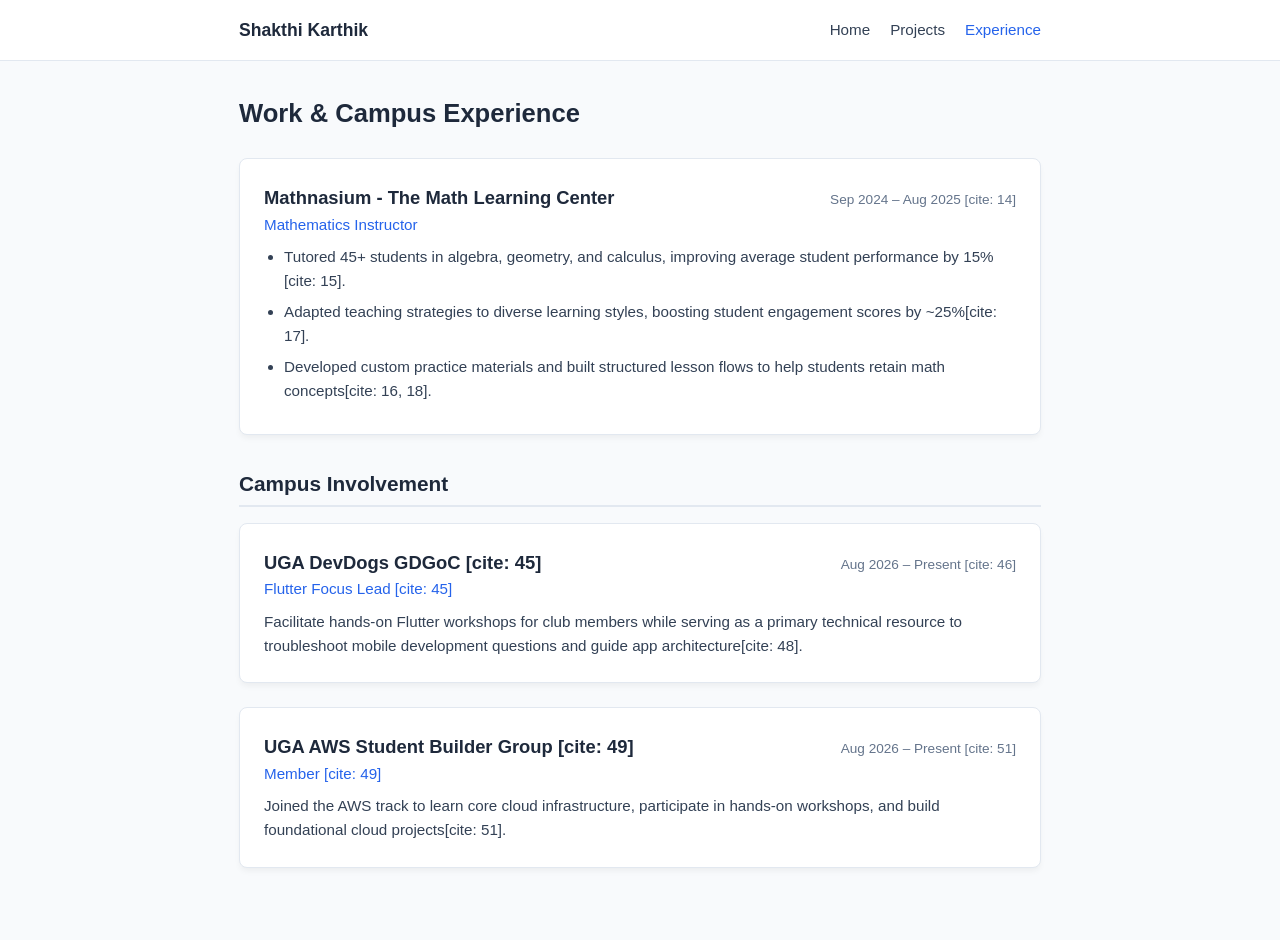
==== experience.html @ 7fe2b32b "Create experience.html" ====
<!DOCTYPE html>
<html lang="en">
<head>
  <meta charset="UTF-8">
  <meta name="viewport" content="width=device-width, initial-scale=1.0">
  <title>Shakthi Karthik | Experience</title>
  <style>
    :root {
      --bg-color: #f8fafc;
      --card-bg: #ffffff;
      --primary: #1e293b;
      --secondary: #334155;
      --accent: #2563eb;
      --text-muted: #64748b;
      --border: #e2e8f0;
      --shadow: 0 4px 6px -1px rgba(0, 0, 0, 0.05);
      --shadow-hover: 0 12px 20px -3px rgba(0, 0, 0, 0.08);
    }

    * { box-sizing: border-box; margin: 0; padding: 0; }
    body { font-family: -apple-system, BlinkMacSystemFont, "Segoe UI", Roboto, sans-serif; background-color: var(--bg-color); color: var(--primary); line-height: 1.6; padding-bottom: 3rem; }
    .container { max-width: 850px; margin: 0 auto; padding: 0 1.5rem; }

    nav { background: var(--card-bg); border-bottom: 1px solid var(--border); padding: 1rem 0; margin-bottom: 2rem; }
    .nav-container { max-width: 850px; margin: 0 auto; padding: 0 1.5rem; display: flex; justify-content: space-between; align-items: center; }
    .nav-brand { font-weight: 700; font-size: 1.1rem; color: var(--primary); text-decoration: none; }
    .nav-links { display: flex; gap: 1.25rem; }
    .nav-links a { text-decoration: none; color: var(--secondary); font-weight: 500; font-size: 0.95rem; }
    .nav-links a:hover, .nav-links a.active { color: var(--accent); }

    .card { background: var(--card-bg); border: 1px solid var(--border); border-radius: 8px; padding: 1.5rem; margin-bottom: 1.5rem; box-shadow: var(--shadow); transition: transform 0.25s ease, box-shadow 0.25s ease; }
    .card:hover { transform: translateY(-4px); box-shadow: var(--shadow-hover); }
    .card-header { display: flex; justify-content: space-between; align-items: baseline; flex-wrap: wrap; margin-bottom: 0.5rem; }
    .card-title { font-size: 1.15rem; font-weight: 600; color: var(--primary); }
    .card-subtitle { color: var(--accent); font-weight: 500; font-size: 0.95rem; }
    .card-date { font-size: 0.85rem; color: var(--text-muted); }

    ul { margin-left: 1.25rem; color: var(--secondary); font-size: 0.95rem; }
    li { margin-bottom: 0.4rem; }
    .page-title { font-size: 1.6rem; margin-bottom: 1.5rem; }
    .section-title { font-size: 1.3rem; margin: 2rem 0 1rem 0; border-bottom: 2px solid var(--border); padding-bottom: 0.3rem; }
  </style>
</head>
<body>

  <nav>
    <div class="nav-container">
      <a href="index.html" class="nav-brand">Shakthi Karthik</a>
      <div class="nav-links">
        <a href="index.html">Home</a>
        <a href="projects.html">Projects</a>
        <a href="experience.html" class="active">Experience</a>
      </div>
    </div>
  </nav>

  <div class="container">
    <h1 class="page-title">Work & Campus Experience</h1>

    <div class="card">
      <div class="card-header">
        <div>
          <div class="card-title">Mathnasium - The Math Learning Center </div>
          <div class="card-subtitle">Mathematics Instructor </div>
        </div>
        <div class="card-date">Sep 2024 – Aug 2025 [cite: 14]</div>
      </div>
      <ul>
        <li>Tutored 45+ students in algebra, geometry, and calculus, improving average student performance by 15%[cite: 15].</li>
        <li>Adapted teaching strategies to diverse learning styles, boosting student engagement scores by ~25%[cite: 17].</li>
        <li>Developed custom practice materials and built structured lesson flows to help students retain math concepts[cite: 16, 18].</li>
      </ul>
    </div>

    <h2 class="section-title">Campus Involvement</h2>

    <div class="card">
      <div class="card-header">
        <div>
          <div class="card-title">UGA DevDogs GDGoC [cite: 45]</div>
          <div class="card-subtitle">Flutter Focus Lead [cite: 45]</div>
        </div>
        <div class="card-date">Aug 2026 – Present [cite: 46]</div>
      </div>
      <p style="color: var(--secondary); font-size: 0.95rem;">Facilitate hands-on Flutter workshops for club members while serving as a primary technical resource to troubleshoot mobile development questions and guide app architecture[cite: 48].</p>
    </div>

    <div class="card">
      <div class="card-header">
        <div>
          <div class="card-title">UGA AWS Student Builder Group [cite: 49]</div>
          <div class="card-subtitle">Member [cite: 49]</div>
        </div>
        <div class="card-date">Aug 2026 – Present [cite: 51]</div>
      </div>
      <p style="color: var(--secondary); font-size: 0.95rem;">Joined the AWS track to learn core cloud infrastructure, participate in hands-on workshops, and build foundational cloud projects[cite: 51].</p>
    </div>

  </div>

</body>
</html>
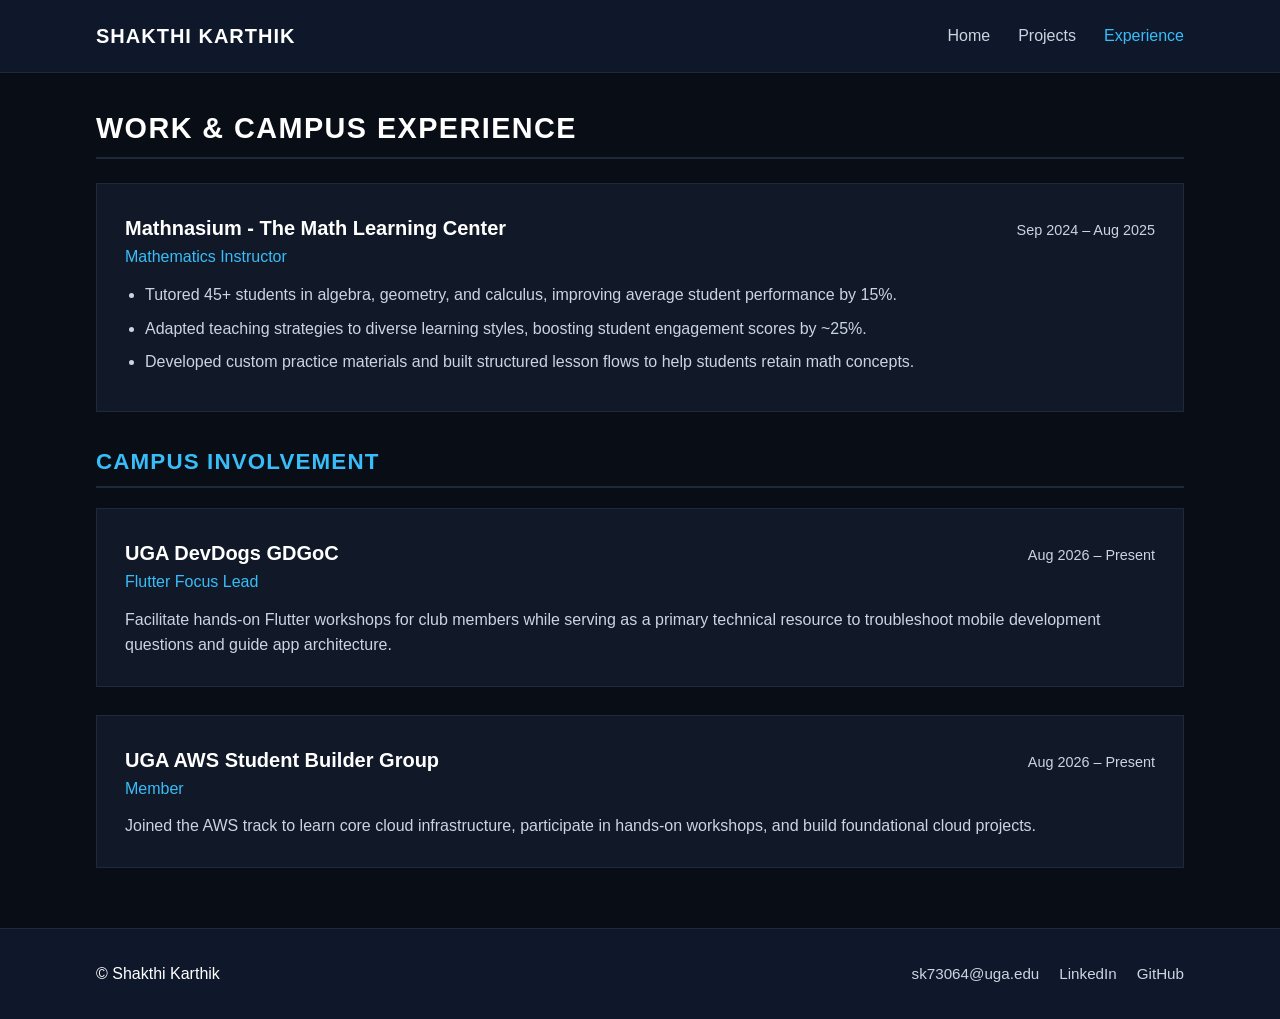
==== commit c6678d71: "Update experience.html" ====
--- a/experience.html
+++ b/experience.html
@@ -6,44 +6,132 @@
   <title>Shakthi Karthik | Experience</title>
   <style>
     :root {
-      --bg-color: #f8fafc;
-      --card-bg: #ffffff;
-      --primary: #1e293b;
-      --secondary: #334155;
-      --accent: #2563eb;
-      --text-muted: #64748b;
-      --border: #e2e8f0;
-      --shadow: 0 4px 6px -1px rgba(0, 0, 0, 0.05);
-      --shadow-hover: 0 12px 20px -3px rgba(0, 0, 0, 0.08);
+      --bg-color: #090d16;
+      --header-bg: #0f172a;
+      --card-bg: #111827;
+      --primary-text: #ffffff;
+      --secondary-text: #cbd5e1;
+      --accent-blue: #38bdf8;
+      --border: #1e293b;
     }
 
     * { box-sizing: border-box; margin: 0; padding: 0; }
-    body { font-family: -apple-system, BlinkMacSystemFont, "Segoe UI", Roboto, sans-serif; background-color: var(--bg-color); color: var(--primary); line-height: 1.6; padding-bottom: 3rem; }
-    .container { max-width: 850px; margin: 0 auto; padding: 0 1.5rem; }
-
-    nav { background: var(--card-bg); border-bottom: 1px solid var(--border); padding: 1rem 0; margin-bottom: 2rem; }
-    .nav-container { max-width: 850px; margin: 0 auto; padding: 0 1.5rem; display: flex; justify-content: space-between; align-items: center; }
-    .nav-brand { font-weight: 700; font-size: 1.1rem; color: var(--primary); text-decoration: none; }
-    .nav-links { display: flex; gap: 1.25rem; }
-    .nav-links a { text-decoration: none; color: var(--secondary); font-weight: 500; font-size: 0.95rem; }
-    .nav-links a:hover, .nav-links a.active { color: var(--accent); }
-
-    .card { background: var(--card-bg); border: 1px solid var(--border); border-radius: 8px; padding: 1.5rem; margin-bottom: 1.5rem; box-shadow: var(--shadow); transition: transform 0.25s ease, box-shadow 0.25s ease; }
-    .card:hover { transform: translateY(-4px); box-shadow: var(--shadow-hover); }
-    .card-header { display: flex; justify-content: space-between; align-items: baseline; flex-wrap: wrap; margin-bottom: 0.5rem; }
-    .card-title { font-size: 1.15rem; font-weight: 600; color: var(--primary); }
-    .card-subtitle { color: var(--accent); font-weight: 500; font-size: 0.95rem; }
-    .card-date { font-size: 0.85rem; color: var(--text-muted); }
-
-    ul { margin-left: 1.25rem; color: var(--secondary); font-size: 0.95rem; }
-    li { margin-bottom: 0.4rem; }
-    .page-title { font-size: 1.6rem; margin-bottom: 1.5rem; }
-    .section-title { font-size: 1.3rem; margin: 2rem 0 1rem 0; border-bottom: 2px solid var(--border); padding-bottom: 0.3rem; }
+    
+    body { 
+      font-family: -apple-system, BlinkMacSystemFont, "Segoe UI", Roboto, sans-serif; 
+      background-color: var(--bg-color); 
+      color: var(--primary-text); 
+      line-height: 1.6; 
+      display: flex;
+      flex-direction: column;
+      min-height: 100vh;
+    }
+
+    header {
+      background-color: var(--header-bg);
+      border-bottom: 1px solid var(--border);
+      width: 100%;
+    }
+
+    .nav-container { 
+      width: 85%;
+      max-width: 1300px;
+      margin: 0 auto; 
+      padding: 1.25rem 0; 
+      display: flex; 
+      justify-content: space-between; 
+      align-items: center; 
+    }
+
+    .nav-brand { 
+      font-weight: 700; 
+      font-size: 1.25rem; 
+      color: var(--primary-text); 
+      text-decoration: none; 
+      text-transform: uppercase;
+      letter-spacing: 0.05em;
+    }
+
+    .nav-links { display: flex; gap: 1.75rem; }
+    .nav-links a { text-decoration: none; color: var(--secondary-text); font-weight: 500; font-size: 1rem; transition: color 0.2s ease; }
+    .nav-links a:hover, .nav-links a.active { color: var(--accent-blue); }
+
+    .container { 
+      width: 85%; 
+      max-width: 1300px; 
+      margin: 2rem auto; 
+      flex: 1;
+    }
+
+    .page-title { 
+      font-size: 1.8rem; 
+      margin-bottom: 1.5rem; 
+      color: var(--primary-text);
+      text-transform: uppercase;
+      letter-spacing: 0.05em;
+      border-bottom: 2px solid var(--border);
+      padding-bottom: 0.4rem;
+    }
+
+    .section-title { 
+      font-size: 1.4rem; 
+      margin: 2rem 0 1.25rem 0; 
+      border-bottom: 2px solid var(--border); 
+      padding-bottom: 0.4rem; 
+      text-transform: uppercase;
+      letter-spacing: 0.05em;
+      color: var(--accent-blue);
+    }
+
+    .card { 
+      background: var(--card-bg); 
+      border: 1px solid var(--border); 
+      padding: 1.75rem; 
+      margin-bottom: 1.75rem; 
+      transition: transform 0.25s ease, border-color 0.25s ease, box-shadow 0.25s ease; 
+    }
+
+    .card:hover { 
+      transform: translateY(-4px); 
+      border-color: var(--accent-blue);
+      box-shadow: 0 10px 20px rgba(0, 0, 0, 0.5);
+    }
+
+    .card-header { display: flex; justify-content: space-between; align-items: baseline; flex-wrap: wrap; margin-bottom: 0.75rem; }
+    .card-title { font-size: 1.25rem; font-weight: 600; color: var(--primary-text); }
+    .card-subtitle { color: var(--accent-blue); font-weight: 500; font-size: 1rem; }
+    .card-date { font-size: 0.9rem; color: var(--secondary-text); }
+
+    ul { margin-left: 1.25rem; color: var(--secondary-text); font-size: 1rem; }
+    li { margin-bottom: 0.5rem; }
+
+    footer {
+      background-color: var(--header-bg);
+      border-top: 1px solid var(--border);
+      padding: 2rem 0;
+      margin-top: auto;
+      width: 100%;
+    }
+
+    .footer-container {
+      width: 85%;
+      max-width: 1300px;
+      margin: 0 auto;
+      display: flex;
+      justify-content: space-between;
+      align-items: center;
+      flex-wrap: wrap;
+      gap: 1rem;
+    }
+
+    .footer-links { display: flex; gap: 1.25rem; }
+    .footer-links a { color: var(--secondary-text); text-decoration: none; font-size: 0.95rem; transition: color 0.2s ease; }
+    .footer-links a:hover { color: var(--accent-blue); }
   </style>
 </head>
 <body>
 
-  <nav>
+  <header>
     <div class="nav-container">
       <a href="index.html" class="nav-brand">Shakthi Karthik</a>
       <div class="nav-links">
@@ -52,7 +140,7 @@
         <a href="experience.html" class="active">Experience</a>
       </div>
     </div>
-  </nav>
+  </header>
 
   <div class="container">
     <h1 class="page-title">Work & Campus Experience</h1>
@@ -60,15 +148,15 @@
     <div class="card">
       <div class="card-header">
         <div>
-          <div class="card-title">Mathnasium - The Math Learning Center </div>
-          <div class="card-subtitle">Mathematics Instructor </div>
+          <div class="card-title">Mathnasium - The Math Learning Center</div>
+          <div class="card-subtitle">Mathematics Instructor</div>
         </div>
-        <div class="card-date">Sep 2024 – Aug 2025 [cite: 14]</div>
+        <div class="card-date">Sep 2024 – Aug 2025</div>
       </div>
       <ul>
-        <li>Tutored 45+ students in algebra, geometry, and calculus, improving average student performance by 15%[cite: 15].</li>
-        <li>Adapted teaching strategies to diverse learning styles, boosting student engagement scores by ~25%[cite: 17].</li>
-        <li>Developed custom practice materials and built structured lesson flows to help students retain math concepts[cite: 16, 18].</li>
+        <li>Tutored 45+ students in algebra, geometry, and calculus, improving average student performance by 15%.</li>
+        <li>Adapted teaching strategies to diverse learning styles, boosting student engagement scores by ~25%.</li>
+        <li>Developed custom practice materials and built structured lesson flows to help students retain math concepts.</li>
       </ul>
     </div>
 
@@ -77,26 +165,36 @@
     <div class="card">
       <div class="card-header">
         <div>
-          <div class="card-title">UGA DevDogs GDGoC [cite: 45]</div>
-          <div class="card-subtitle">Flutter Focus Lead [cite: 45]</div>
+          <div class="card-title">UGA DevDogs GDGoC</div>
+          <div class="card-subtitle">Flutter Focus Lead</div>
         </div>
-        <div class="card-date">Aug 2026 – Present [cite: 46]</div>
-      </div>
-      <p style="color: var(--secondary); font-size: 0.95rem;">Facilitate hands-on Flutter workshops for club members while serving as a primary technical resource to troubleshoot mobile development questions and guide app architecture[cite: 48].</p>
+        <div class="card-date">Aug 2026 – Present</div>
+      </div>
+      <p style="color: var(--secondary-text); font-size: 1rem;">Facilitate hands-on Flutter workshops for club members while serving as a primary technical resource to troubleshoot mobile development questions and guide app architecture.</p>
     </div>
 
     <div class="card">
       <div class="card-header">
         <div>
-          <div class="card-title">UGA AWS Student Builder Group [cite: 49]</div>
-          <div class="card-subtitle">Member [cite: 49]</div>
+          <div class="card-title">UGA AWS Student Builder Group</div>
+          <div class="card-subtitle">Member</div>
         </div>
-        <div class="card-date">Aug 2026 – Present [cite: 51]</div>
-      </div>
-      <p style="color: var(--secondary); font-size: 0.95rem;">Joined the AWS track to learn core cloud infrastructure, participate in hands-on workshops, and build foundational cloud projects[cite: 51].</p>
-    </div>
-
+        <div class="card-date">Aug 2026 – Present</div>
+      </div>
+      <p style="color: var(--secondary-text); font-size: 1rem;">Joined the AWS track to learn core cloud infrastructure, participate in hands-on workshops, and build foundational cloud projects.</p>
+    </div>
   </div>
+
+  <footer>
+    <div class="footer-container">
+      <p>© Shakthi Karthik</p>
+      <div class="footer-links">
+        <a href="mailto:sk73064@uga.edu">sk73064@uga.edu</a>
+        <a href="https://linkedin.com/in/shakthi-karthik" target="_blank">LinkedIn</a>
+        <a href="https://github.com/skarthikb-tech" target="_blank">GitHub</a>
+      </div>
+    </div>
+  </footer>
 
 </body>
 </html>
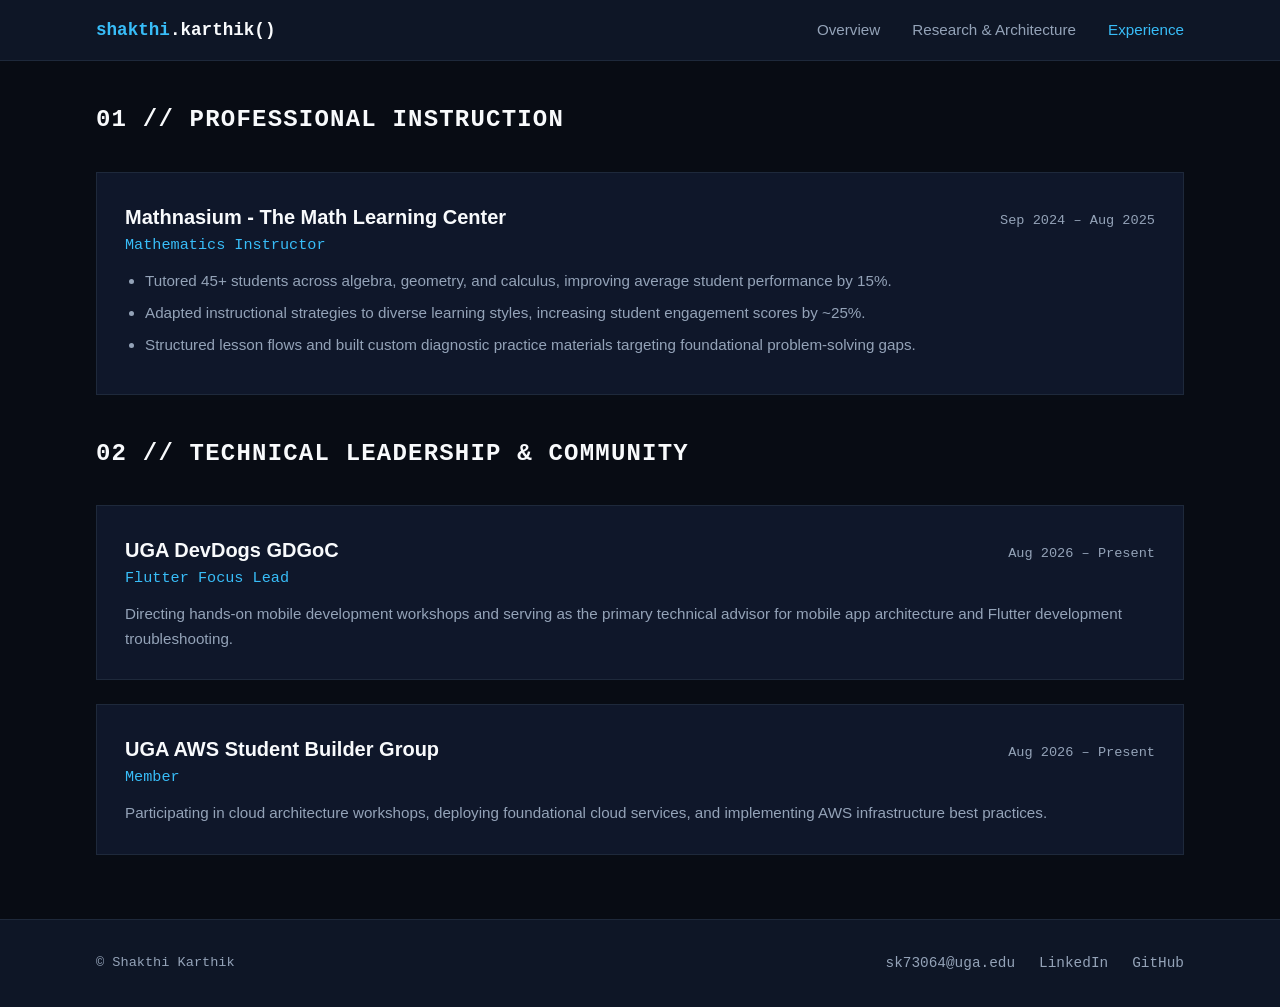
==== commit ae2708a4: "Update experience.html" ====
--- a/experience.html
+++ b/experience.html
@@ -3,25 +3,26 @@
 <head>
   <meta charset="UTF-8">
   <meta name="viewport" content="width=device-width, initial-scale=1.0">
-  <title>Shakthi Karthik | Experience</title>
+  <title>Shakthi Karthik | Industry Experience</title>
   <style>
     :root {
-      --bg-color: #090d16;
-      --header-bg: #0f172a;
-      --card-bg: #111827;
-      --primary-text: #ffffff;
-      --secondary-text: #cbd5e1;
+      --bg-color: #080c14;
+      --header-bg: #0e1626;
+      --card-bg: #0f172a;
       --accent-blue: #38bdf8;
+      --accent-glow: rgba(56, 189, 248, 0.15);
+      --primary-text: #f8fafc;
+      --secondary-text: #94a3b8;
       --border: #1e293b;
     }
 
     * { box-sizing: border-box; margin: 0; padding: 0; }
-    
-    body { 
-      font-family: -apple-system, BlinkMacSystemFont, "Segoe UI", Roboto, sans-serif; 
-      background-color: var(--bg-color); 
-      color: var(--primary-text); 
-      line-height: 1.6; 
+
+    body {
+      font-family: -apple-system, BlinkMacSystemFont, "Segoe UI", Roboto, sans-serif;
+      background-color: var(--bg-color);
+      color: var(--primary-text);
+      line-height: 1.6;
       display: flex;
       flex-direction: column;
       min-height: 100vh;
@@ -30,79 +31,77 @@
     header {
       background-color: var(--header-bg);
       border-bottom: 1px solid var(--border);
-      width: 100%;
-    }
-
-    .nav-container { 
+      position: sticky;
+      top: 0;
+      z-index: 100;
+    }
+
+    .nav-container {
       width: 85%;
       max-width: 1300px;
-      margin: 0 auto; 
-      padding: 1.25rem 0; 
-      display: flex; 
-      justify-content: space-between; 
-      align-items: center; 
-    }
-
-    .nav-brand { 
-      font-weight: 700; 
-      font-size: 1.25rem; 
-      color: var(--primary-text); 
-      text-decoration: none; 
+      margin: 0 auto;
+      padding: 1rem 0;
+      display: flex;
+      justify-content: space-between;
+      align-items: center;
+    }
+
+    .nav-brand {
+      font-family: ui-monospace, monospace;
+      font-weight: 700;
+      font-size: 1.1rem;
+      color: var(--primary-text);
+      text-decoration: none;
+    }
+
+    .nav-brand span { color: var(--accent-blue); }
+    .nav-links { display: flex; gap: 2rem; }
+    .nav-links a { text-decoration: none; color: var(--secondary-text); font-weight: 500; font-size: 0.95rem; }
+    .nav-links a:hover, .nav-links a.active { color: var(--accent-blue); }
+
+    .container {
+      width: 85%;
+      max-width: 1300px;
+      margin: 2.5rem auto;
+      flex: 1;
+    }
+
+    .page-title {
+      font-family: ui-monospace, monospace;
+      font-size: 1.5rem;
+      color: var(--primary-text);
+      margin-bottom: 2rem;
       text-transform: uppercase;
       letter-spacing: 0.05em;
     }
 
-    .nav-links { display: flex; gap: 1.75rem; }
-    .nav-links a { text-decoration: none; color: var(--secondary-text); font-weight: 500; font-size: 1rem; transition: color 0.2s ease; }
-    .nav-links a:hover, .nav-links a.active { color: var(--accent-blue); }
-
-    .container { 
-      width: 85%; 
-      max-width: 1300px; 
-      margin: 2rem auto; 
-      flex: 1;
-    }
-
-    .page-title { 
-      font-size: 1.8rem; 
-      margin-bottom: 1.5rem; 
-      color: var(--primary-text);
-      text-transform: uppercase;
-      letter-spacing: 0.05em;
-      border-bottom: 2px solid var(--border);
-      padding-bottom: 0.4rem;
-    }
-
-    .section-title { 
-      font-size: 1.4rem; 
-      margin: 2rem 0 1.25rem 0; 
-      border-bottom: 2px solid var(--border); 
-      padding-bottom: 0.4rem; 
-      text-transform: uppercase;
-      letter-spacing: 0.05em;
-      color: var(--accent-blue);
-    }
-
-    .card { 
-      background: var(--card-bg); 
-      border: 1px solid var(--border); 
-      padding: 1.75rem; 
-      margin-bottom: 1.75rem; 
-      transition: transform 0.25s ease, border-color 0.25s ease, box-shadow 0.25s ease; 
-    }
-
-    .card:hover { 
-      transform: translateY(-4px); 
+    .card {
+      background: var(--card-bg);
+      border: 1px solid var(--border);
+      padding: 1.75rem;
+      margin-bottom: 1.5rem;
+      transition: all 0.25s ease;
+    }
+
+    .card:hover {
+      transform: translateY(-3px);
       border-color: var(--accent-blue);
-      box-shadow: 0 10px 20px rgba(0, 0, 0, 0.5);
-    }
-
-    .card-header { display: flex; justify-content: space-between; align-items: baseline; flex-wrap: wrap; margin-bottom: 0.75rem; }
+      box-shadow: 0 12px 24px -10px var(--accent-glow);
+    }
+
+    .card-header {
+      display: flex;
+      justify-content: space-between;
+      align-items: baseline;
+      flex-wrap: wrap;
+      margin-bottom: 0.75rem;
+    }
+
     .card-title { font-size: 1.25rem; font-weight: 600; color: var(--primary-text); }
-    .card-subtitle { color: var(--accent-blue); font-weight: 500; font-size: 1rem; }
-    .card-date { font-size: 0.9rem; color: var(--secondary-text); }
-
-    ul { margin-left: 1.25rem; color: var(--secondary-text); font-size: 1rem; }
+    .card-subtitle { color: var(--accent-blue); font-family: ui-monospace, monospace; font-size: 0.95rem; }
+    .card-date { font-family: ui-monospace, monospace; font-size: 0.85rem; color: var(--secondary-text); }
+
+    ul { margin-left: 1.25rem; color: var(--secondary-text); font-size: 0.95rem; }
     li { margin-bottom: 0.5rem; }
 
     footer {
@@ -124,8 +123,8 @@
       gap: 1rem;
     }
 
-    .footer-links { display: flex; gap: 1.25rem; }
-    .footer-links a { color: var(--secondary-text); text-decoration: none; font-size: 0.95rem; transition: color 0.2s ease; }
+    .footer-links { display: flex; gap: 1.5rem; }
+    .footer-links a { color: var(--secondary-text); text-decoration: none; font-size: 0.9rem; font-family: ui-monospace, monospace; }
     .footer-links a:hover { color: var(--accent-blue); }
   </style>
 </head>
@@ -133,17 +132,17 @@
 
   <header>
     <div class="nav-container">
-      <a href="index.html" class="nav-brand">Shakthi Karthik</a>
+      <a href="index.html" class="nav-brand"><span>shakthi</span>.karthik()</a>
       <div class="nav-links">
-        <a href="index.html">Home</a>
-        <a href="projects.html">Projects</a>
+        <a href="index.html">Overview</a>
+        <a href="projects.html">Research & Architecture</a>
         <a href="experience.html" class="active">Experience</a>
       </div>
     </div>
   </header>
 
   <div class="container">
-    <h1 class="page-title">Work & Campus Experience</h1>
+    <h1 class="page-title">01 // Professional Instruction</h1>
 
     <div class="card">
       <div class="card-header">
@@ -154,13 +153,13 @@
         <div class="card-date">Sep 2024 – Aug 2025</div>
       </div>
       <ul>
-        <li>Tutored 45+ students in algebra, geometry, and calculus, improving average student performance by 15%.</li>
-        <li>Adapted teaching strategies to diverse learning styles, boosting student engagement scores by ~25%.</li>
-        <li>Developed custom practice materials and built structured lesson flows to help students retain math concepts.</li>
+        <li>Tutored 45+ students across algebra, geometry, and calculus, improving average student performance by 15%.</li>
+        <li>Adapted instructional strategies to diverse learning styles, increasing student engagement scores by ~25%.</li>
+        <li>Structured lesson flows and built custom diagnostic practice materials targeting foundational problem-solving gaps.</li>
       </ul>
     </div>
 
-    <h2 class="section-title">Campus Involvement</h2>
+    <h1 class="page-title" style="margin-top: 2.5rem;">02 // Technical Leadership & Community</h1>
 
     <div class="card">
       <div class="card-header">
@@ -170,7 +169,7 @@
         </div>
         <div class="card-date">Aug 2026 – Present</div>
       </div>
-      <p style="color: var(--secondary-text); font-size: 1rem;">Facilitate hands-on Flutter workshops for club members while serving as a primary technical resource to troubleshoot mobile development questions and guide app architecture.</p>
+      <p style="color: var(--secondary-text); font-size: 0.95rem;">Directing hands-on mobile development workshops and serving as the primary technical advisor for mobile app architecture and Flutter development troubleshooting.</p>
     </div>
 
     <div class="card">
@@ -181,13 +180,14 @@
         </div>
         <div class="card-date">Aug 2026 – Present</div>
       </div>
-      <p style="color: var(--secondary-text); font-size: 1rem;">Joined the AWS track to learn core cloud infrastructure, participate in hands-on workshops, and build foundational cloud projects.</p>
-    </div>
+      <p style="color: var(--secondary-text); font-size: 0.95rem;">Participating in cloud architecture workshops, deploying foundational cloud services, and implementing AWS infrastructure best practices.</p>
+    </div>
+
   </div>
 
   <footer>
     <div class="footer-container">
-      <p>© Shakthi Karthik</p>
+      <p style="font-family:ui-monospace, monospace; font-size:0.85rem; color:var(--secondary-text);">© Shakthi Karthik</p>
       <div class="footer-links">
         <a href="mailto:sk73064@uga.edu">sk73064@uga.edu</a>
         <a href="https://linkedin.com/in/shakthi-karthik" target="_blank">LinkedIn</a>
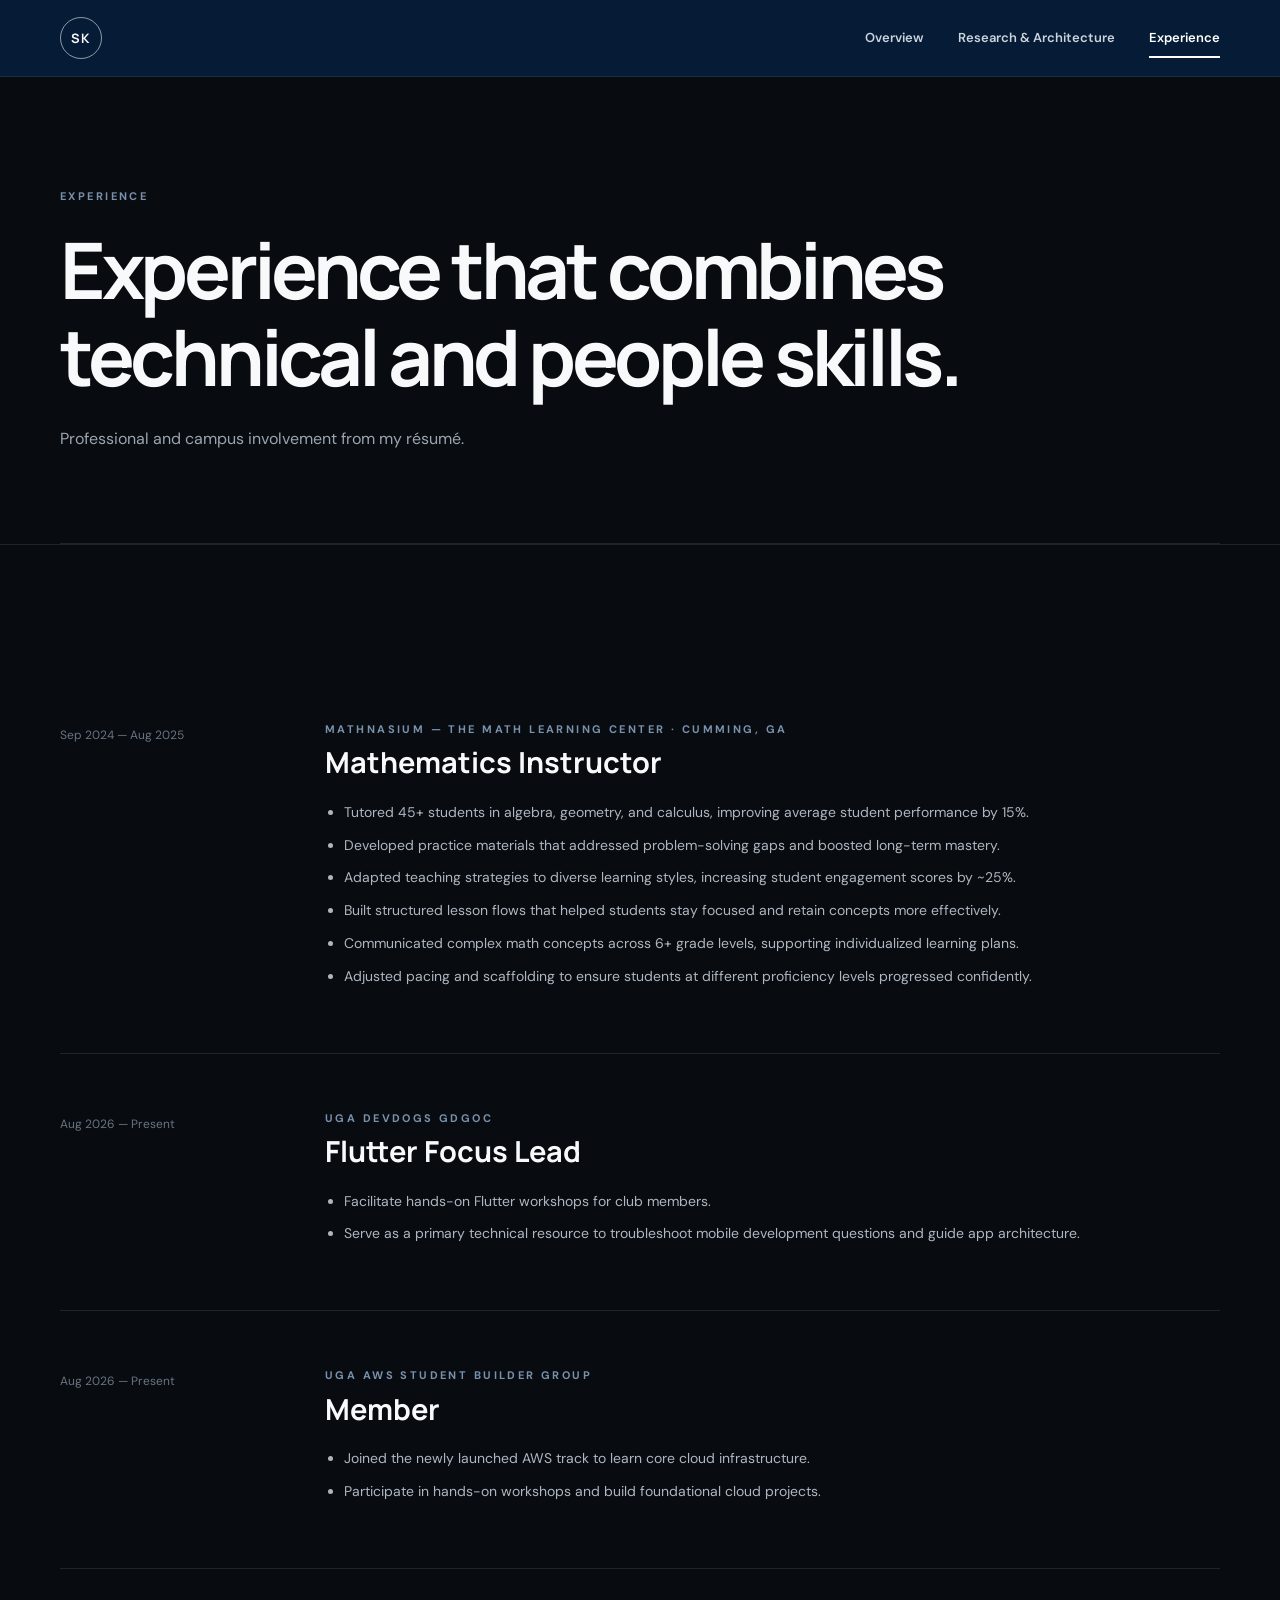
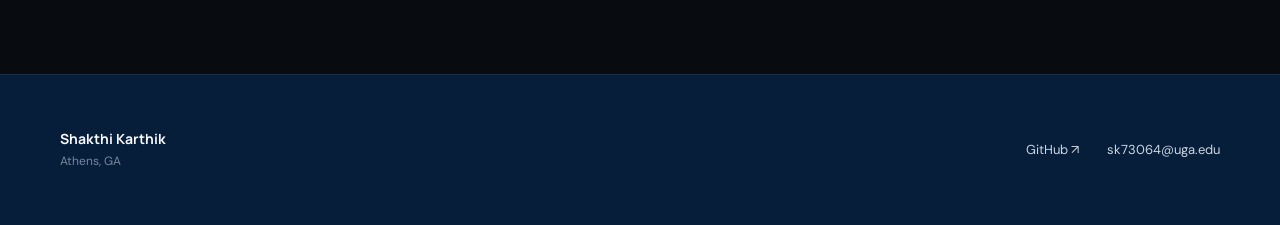
==== commit 303799dc: "Add files via upload" ====
--- a/experience.html
+++ b/experience.html
@@ -3,198 +3,84 @@
 <head>
   <meta charset="UTF-8">
   <meta name="viewport" content="width=device-width, initial-scale=1.0">
-  <title>Shakthi Karthik | Industry Experience</title>
-  <style>
-    :root {
-      --bg-color: #080c14;
-      --header-bg: #0e1626;
-      --card-bg: #0f172a;
-      --accent-blue: #38bdf8;
-      --accent-glow: rgba(56, 189, 248, 0.15);
-      --primary-text: #f8fafc;
-      --secondary-text: #94a3b8;
-      --border: #1e293b;
-    }
-
-    * { box-sizing: border-box; margin: 0; padding: 0; }
-
-    body {
-      font-family: -apple-system, BlinkMacSystemFont, "Segoe UI", Roboto, sans-serif;
-      background-color: var(--bg-color);
-      color: var(--primary-text);
-      line-height: 1.6;
-      display: flex;
-      flex-direction: column;
-      min-height: 100vh;
-    }
-
-    header {
-      background-color: var(--header-bg);
-      border-bottom: 1px solid var(--border);
-      position: sticky;
-      top: 0;
-      z-index: 100;
-    }
-
-    .nav-container {
-      width: 85%;
-      max-width: 1300px;
-      margin: 0 auto;
-      padding: 1rem 0;
-      display: flex;
-      justify-content: space-between;
-      align-items: center;
-    }
-
-    .nav-brand {
-      font-family: ui-monospace, monospace;
-      font-weight: 700;
-      font-size: 1.1rem;
-      color: var(--primary-text);
-      text-decoration: none;
-    }
-
-    .nav-brand span { color: var(--accent-blue); }
-    .nav-links { display: flex; gap: 2rem; }
-    .nav-links a { text-decoration: none; color: var(--secondary-text); font-weight: 500; font-size: 0.95rem; }
-    .nav-links a:hover, .nav-links a.active { color: var(--accent-blue); }
-
-    .container {
-      width: 85%;
-      max-width: 1300px;
-      margin: 2.5rem auto;
-      flex: 1;
-    }
-
-    .page-title {
-      font-family: ui-monospace, monospace;
-      font-size: 1.5rem;
-      color: var(--primary-text);
-      margin-bottom: 2rem;
-      text-transform: uppercase;
-      letter-spacing: 0.05em;
-    }
-
-    .card {
-      background: var(--card-bg);
-      border: 1px solid var(--border);
-      padding: 1.75rem;
-      margin-bottom: 1.5rem;
-      transition: all 0.25s ease;
-    }
-
-    .card:hover {
-      transform: translateY(-3px);
-      border-color: var(--accent-blue);
-      box-shadow: 0 12px 24px -10px var(--accent-glow);
-    }
-
-    .card-header {
-      display: flex;
-      justify-content: space-between;
-      align-items: baseline;
-      flex-wrap: wrap;
-      margin-bottom: 0.75rem;
-    }
-
-    .card-title { font-size: 1.25rem; font-weight: 600; color: var(--primary-text); }
-    .card-subtitle { color: var(--accent-blue); font-family: ui-monospace, monospace; font-size: 0.95rem; }
-    .card-date { font-family: ui-monospace, monospace; font-size: 0.85rem; color: var(--secondary-text); }
-
-    ul { margin-left: 1.25rem; color: var(--secondary-text); font-size: 0.95rem; }
-    li { margin-bottom: 0.5rem; }
-
-    footer {
-      background-color: var(--header-bg);
-      border-top: 1px solid var(--border);
-      padding: 2rem 0;
-      margin-top: auto;
-      width: 100%;
-    }
-
-    .footer-container {
-      width: 85%;
-      max-width: 1300px;
-      margin: 0 auto;
-      display: flex;
-      justify-content: space-between;
-      align-items: center;
-      flex-wrap: wrap;
-      gap: 1rem;
-    }
-
-    .footer-links { display: flex; gap: 1.5rem; }
-    .footer-links a { color: var(--secondary-text); text-decoration: none; font-size: 0.9rem; font-family: ui-monospace, monospace; }
-    .footer-links a:hover { color: var(--accent-blue); }
-  </style>
+  <title>Experience | Shakthi Karthik</title>
+  <link rel="stylesheet" href="styles.css">
 </head>
 <body>
-
-  <header>
-    <div class="nav-container">
-      <a href="index.html" class="nav-brand"><span>shakthi</span>.karthik()</a>
-      <div class="nav-links">
+  <header class="site-header">
+    <div class="container nav-wrap">
+      <a class="logo" href="index.html" aria-label="Shakthi Karthik home">SK</a>
+      <nav aria-label="Primary navigation">
         <a href="index.html">Overview</a>
-        <a href="projects.html">Research & Architecture</a>
-        <a href="experience.html" class="active">Experience</a>
-      </div>
+        <a href="research.html">Research &amp; Architecture</a>
+        <a class="active" href="experience.html">Experience</a>
+      </nav>
     </div>
   </header>
 
-  <div class="container">
-    <h1 class="page-title">01 // Professional Instruction</h1>
+  <main>
+    <section class="page-hero container">
+      <p class="kicker">EXPERIENCE</p>
+      <h1>Experience that combines<br>technical and people skills.</h1>
+      <p>Professional and campus involvement from my résumé.</p>
+    </section>
 
-    <div class="card">
-      <div class="card-header">
-        <div>
-          <div class="card-title">Mathnasium - The Math Learning Center</div>
-          <div class="card-subtitle">Mathematics Instructor</div>
-        </div>
-        <div class="card-date">Sep 2024 – Aug 2025</div>
+    <section class="section">
+      <div class="container timeline">
+        <article class="timeline-item">
+          <div class="timeline-date">Sep 2024 — Aug 2025</div>
+          <div class="timeline-content">
+            <p class="project-type">Mathnasium — The Math Learning Center · Cumming, GA</p>
+            <h2>Mathematics Instructor</h2>
+            <ul>
+              <li>Tutored 45+ students in algebra, geometry, and calculus, improving average student performance by 15%.</li>
+              <li>Developed practice materials that addressed problem-solving gaps and boosted long-term mastery.</li>
+              <li>Adapted teaching strategies to diverse learning styles, increasing student engagement scores by ~25%.</li>
+              <li>Built structured lesson flows that helped students stay focused and retain concepts more effectively.</li>
+              <li>Communicated complex math concepts across 6+ grade levels, supporting individualized learning plans.</li>
+              <li>Adjusted pacing and scaffolding to ensure students at different proficiency levels progressed confidently.</li>
+            </ul>
+          </div>
+        </article>
+
+        <article class="timeline-item">
+          <div class="timeline-date">Aug 2026 — Present</div>
+          <div class="timeline-content">
+            <p class="project-type">UGA DevDogs GDGoC</p>
+            <h2>Flutter Focus Lead</h2>
+            <ul>
+              <li>Facilitate hands-on Flutter workshops for club members.</li>
+              <li>Serve as a primary technical resource to troubleshoot mobile development questions and guide app architecture.</li>
+            </ul>
+          </div>
+        </article>
+
+        <article class="timeline-item">
+          <div class="timeline-date">Aug 2026 — Present</div>
+          <div class="timeline-content">
+            <p class="project-type">UGA AWS Student Builder Group</p>
+            <h2>Member</h2>
+            <ul>
+              <li>Joined the newly launched AWS track to learn core cloud infrastructure.</li>
+              <li>Participate in hands-on workshops and build foundational cloud projects.</li>
+            </ul>
+          </div>
+        </article>
       </div>
-      <ul>
-        <li>Tutored 45+ students across algebra, geometry, and calculus, improving average student performance by 15%.</li>
-        <li>Adapted instructional strategies to diverse learning styles, increasing student engagement scores by ~25%.</li>
-        <li>Structured lesson flows and built custom diagnostic practice materials targeting foundational problem-solving gaps.</li>
-      </ul>
-    </div>
+    </section>
+  </main>
 
-    <h1 class="page-title" style="margin-top: 2.5rem;">02 // Technical Leadership & Community</h1>
-
-    <div class="card">
-      <div class="card-header">
-        <div>
-          <div class="card-title">UGA DevDogs GDGoC</div>
-          <div class="card-subtitle">Flutter Focus Lead</div>
-        </div>
-        <div class="card-date">Aug 2026 – Present</div>
+  <footer class="site-footer">
+    <div class="container footer-wrap">
+      <div>
+        <span class="footer-name">Shakthi Karthik</span>
+        <span class="footer-location">Athens, GA</span>
       </div>
-      <p style="color: var(--secondary-text); font-size: 0.95rem;">Directing hands-on mobile development workshops and serving as the primary technical advisor for mobile app architecture and Flutter development troubleshooting.</p>
-    </div>
-
-    <div class="card">
-      <div class="card-header">
-        <div>
-          <div class="card-title">UGA AWS Student Builder Group</div>
-          <div class="card-subtitle">Member</div>
-        </div>
-        <div class="card-date">Aug 2026 – Present</div>
-      </div>
-      <p style="color: var(--secondary-text); font-size: 0.95rem;">Participating in cloud architecture workshops, deploying foundational cloud services, and implementing AWS infrastructure best practices.</p>
-    </div>
-
-  </div>
-
-  <footer>
-    <div class="footer-container">
-      <p style="font-family:ui-monospace, monospace; font-size:0.85rem; color:var(--secondary-text);">© Shakthi Karthik</p>
       <div class="footer-links">
+        <a href="https://github.com/skarthikb-tech" target="_blank" rel="noopener noreferrer">GitHub ↗</a>
         <a href="mailto:sk73064@uga.edu">sk73064@uga.edu</a>
-        <a href="https://linkedin.com/in/shakthi-karthik" target="_blank">LinkedIn</a>
-        <a href="https://github.com/skarthikb-tech" target="_blank">GitHub</a>
       </div>
     </div>
   </footer>
-
 </body>
 </html>
--- a/styles.css
+++ b/styles.css
@@ -0,0 +1,393 @@
+@import url('https://fonts.googleapis.com/css2?family=DM+Sans:wght@400;500;600;700&family=Manrope:wght@500;600;700;800&display=swap');
+
+:root {
+  --black: #080b0f;
+  --black-2: #0d1117;
+  --navy: #071e3a;
+  --navy-2: #0b2a50;
+  --white: #f7f9fb;
+  --muted: #9ba5b1;
+  --muted-2: #697482;
+  --line: rgba(255,255,255,.10);
+  --max: 1160px;
+}
+
+* { box-sizing: border-box; margin: 0; padding: 0; }
+
+html { scroll-behavior: smooth; }
+
+body {
+  background: var(--black);
+  color: var(--white);
+  font-family: "DM Sans", sans-serif;
+  line-height: 1.7;
+  -webkit-font-smoothing: antialiased;
+}
+
+a { color: inherit; text-decoration: none; }
+
+.container {
+  width: min(calc(100% - 48px), var(--max));
+  margin-inline: auto;
+}
+
+.site-header {
+  position: sticky;
+  top: 0;
+  z-index: 20;
+  background: rgba(7, 30, 58, .94);
+  border-bottom: 1px solid rgba(255,255,255,.08);
+  backdrop-filter: blur(16px);
+}
+
+.nav-wrap {
+  height: 76px;
+  display: flex;
+  align-items: center;
+  justify-content: space-between;
+}
+
+.logo {
+  width: 42px;
+  height: 42px;
+  border: 1px solid rgba(255,255,255,.55);
+  border-radius: 50%;
+  display: grid;
+  place-items: center;
+  font: 700 13px "Manrope", sans-serif;
+  letter-spacing: .12em;
+  transition: .25s ease;
+}
+
+.logo:hover { background: rgba(255,255,255,.08); transform: translateY(-2px); }
+
+nav { display: flex; gap: 34px; }
+
+nav a {
+  position: relative;
+  color: #cbd3dc;
+  font-size: 13px;
+  font-weight: 600;
+  transition: color .2s ease;
+}
+
+nav a:hover, nav a.active { color: #fff; }
+
+nav a::after {
+  content: "";
+  position: absolute;
+  left: 0;
+  bottom: -9px;
+  width: 0;
+  height: 2px;
+  background: #fff;
+  transition: width .2s ease;
+}
+
+nav a:hover::after, nav a.active::after { width: 100%; }
+
+.hero {
+  min-height: 670px;
+  display: grid;
+  grid-template-columns: 1.25fr .75fr;
+  align-items: center;
+  gap: 80px;
+}
+
+.hero-copy { padding: 70px 0; }
+
+.kicker, .section-label, .project-type {
+  color: #7891ad;
+  font-size: 11px;
+  font-weight: 700;
+  letter-spacing: .22em;
+  text-transform: uppercase;
+}
+
+.kicker { margin-bottom: 20px; }
+
+h1, h2, h3 {
+  font-family: "Manrope", sans-serif;
+  font-weight: 700;
+  line-height: 1.12;
+}
+
+.hero h1 {
+  font-size: clamp(56px, 8vw, 94px);
+  letter-spacing: -.055em;
+}
+
+.lead {
+  max-width: 620px;
+  margin-top: 26px;
+  color: #b5bec8;
+  font-size: 17px;
+  line-height: 1.85;
+}
+
+.hero-actions {
+  display: flex;
+  gap: 12px;
+  flex-wrap: wrap;
+  margin-top: 34px;
+}
+
+.button {
+  min-height: 46px;
+  padding: 0 19px;
+  display: inline-flex;
+  align-items: center;
+  justify-content: center;
+  border-radius: 3px;
+  font-size: 13px;
+  font-weight: 700;
+  transition: .25s ease;
+}
+
+.button-light { background: #f7f9fb; color: #071e3a; }
+.button-light:hover { background: #dfe7ef; transform: translateY(-2px); }
+
+.button-outline {
+  border: 1px solid rgba(255,255,255,.23);
+  color: #fff;
+}
+.button-outline:hover { border-color: #fff; background: rgba(255,255,255,.05); }
+
+.portrait-wrap { text-align: center; }
+
+.portrait {
+  width: min(340px, 75vw);
+  aspect-ratio: 1;
+  margin-inline: auto;
+  border-radius: 50%;
+  padding: 8px;
+  display: grid;
+  place-items: center;
+  background: linear-gradient(145deg, #1c4775, #071e3a);
+  box-shadow: 0 24px 80px rgba(0,0,0,.35);
+}
+
+.portrait::after {
+  content: "";
+  position: absolute;
+  width: 0;
+  height: 0;
+}
+
+.portrait span {
+  width: 100%;
+  height: 100%;
+  border-radius: 50%;
+  border: 5px solid var(--black);
+  display: grid;
+  place-items: center;
+  background:
+    radial-gradient(circle at 50% 35%, #1c3550, #0d1722 62%, #080b0f);
+  color: #fff;
+  font: 700 clamp(48px, 7vw, 76px) "Manrope", sans-serif;
+  letter-spacing: -.05em;
+}
+
+.portrait-note {
+  margin-top: 13px;
+  color: var(--muted-2);
+  font-size: 11px;
+  letter-spacing: .14em;
+  text-transform: uppercase;
+}
+
+.section {
+  padding: 105px 0;
+  border-top: 1px solid var(--line);
+}
+
+.section-alt { background: var(--black-2); }
+
+.section-label { margin-bottom: 17px; }
+
+.split-heading {
+  display: flex;
+  align-items: baseline;
+  justify-content: space-between;
+  gap: 30px;
+}
+
+.split-heading h2, .skills-layout h2 { font-size: 35px; letter-spacing: -.035em; }
+.split-heading > span { color: var(--muted); font-size: 13px; }
+
+.education-row {
+  margin-top: 38px;
+  padding: 30px 0;
+  border-top: 1px solid var(--line);
+  border-bottom: 1px solid var(--line);
+  display: grid;
+  grid-template-columns: 1fr 1fr;
+  gap: 40px;
+}
+
+.education-row h3 { font-size: 20px; margin-bottom: 7px; }
+.education-row p, .education-details p { color: var(--muted); font-size: 14px; }
+.education-details { padding-left: 30px; border-left: 1px solid var(--line); }
+
+.coursework {
+  display: flex;
+  flex-wrap: wrap;
+  gap: 8px;
+  margin-top: 20px;
+}
+
+.coursework span {
+  border: 1px solid var(--line);
+  color: #aeb8c3;
+  padding: 7px 11px;
+  font-size: 12px;
+}
+
+.focus-grid {
+  display: grid;
+  grid-template-columns: repeat(3,1fr);
+  border: 1px solid var(--line);
+}
+
+.focus-grid article {
+  min-height: 220px;
+  padding: 31px;
+  border-right: 1px solid var(--line);
+}
+.focus-grid article:last-child { border-right: 0; }
+
+.index, .project-number {
+  color: #58708a;
+  font: 700 12px "Manrope", sans-serif;
+  letter-spacing: .1em;
+}
+
+.focus-grid h3 { margin: 34px 0 11px; font-size: 20px; }
+.focus-grid p { color: var(--muted); font-size: 14px; }
+
+.skills-layout {
+  display: grid;
+  grid-template-columns: .75fr 1.25fr;
+  gap: 100px;
+}
+
+.skill-list { border-top: 1px solid var(--line); }
+.skill-list > div {
+  display: grid;
+  grid-template-columns: 160px 1fr;
+  gap: 25px;
+  padding: 19px 0;
+  border-bottom: 1px solid var(--line);
+}
+.skill-list span { color: #e0e5ea; font-size: 13px; font-weight: 600; }
+.skill-list p { color: var(--muted); font-size: 13px; }
+
+.page-hero {
+  padding: 110px 0 90px;
+  border-bottom: 1px solid var(--line);
+}
+.page-hero h1 {
+  margin-top: 13px;
+  font-size: clamp(46px, 7vw, 78px);
+  letter-spacing: -.055em;
+}
+.page-hero > p:last-child {
+  max-width: 610px;
+  margin-top: 25px;
+  color: var(--muted);
+  font-size: 16px;
+}
+
+.project-list { padding-top: 15px; }
+
+.project {
+  display: grid;
+  grid-template-columns: 70px 1fr;
+  gap: 30px;
+  padding: 58px 0;
+  border-bottom: 1px solid var(--line);
+}
+
+.project-number { padding-top: 5px; }
+
+.project-top {
+  display: flex;
+  justify-content: space-between;
+  gap: 30px;
+  align-items: flex-start;
+  margin-bottom: 23px;
+}
+
+.project-top h2 { max-width: 750px; margin-top: 7px; font-size: 28px; letter-spacing: -.025em; }
+.project-top > span { color: var(--muted-2); font-size: 12px; white-space: nowrap; }
+
+.project-body > p {
+  max-width: 850px;
+  margin-top: 14px;
+  color: #aeb7c1;
+  font-size: 14px;
+}
+
+.timeline { padding-top: 15px; }
+
+.timeline-item {
+  display: grid;
+  grid-template-columns: 210px 1fr;
+  gap: 55px;
+  padding: 55px 0;
+  border-bottom: 1px solid var(--line);
+}
+
+.timeline-date { color: var(--muted-2); font-size: 12px; padding-top: 5px; }
+.timeline-content h2 { margin: 8px 0 22px; font-size: 29px; }
+.timeline-content ul { margin-top: 10px; padding-left: 19px; }
+.timeline-content li { margin: 9px 0; color: #aeb7c1; font-size: 14px; }
+
+.site-footer {
+  background: var(--navy);
+  border-top: 1px solid rgba(255,255,255,.08);
+}
+
+.footer-wrap {
+  min-height: 150px;
+  display: flex;
+  justify-content: space-between;
+  align-items: center;
+  gap: 30px;
+}
+
+.footer-name { display: block; font: 700 14px "Manrope", sans-serif; }
+.footer-location { display: block; color: #74889d; font-size: 12px; margin-top: 3px; }
+
+.footer-links { display: flex; gap: 28px; }
+.footer-links a { color: #cbd5df; font-size: 13px; transition: .2s; }
+.footer-links a:hover { color: #fff; }
+
+@media (max-width: 850px) {
+  .nav-wrap { height: auto; padding: 18px 0; flex-direction: column; gap: 18px; }
+  nav { gap: 18px; justify-content: center; flex-wrap: wrap; }
+  .hero { min-height: auto; grid-template-columns: 1fr; gap: 45px; text-align: center; padding-top: 60px; padding-bottom: 80px; }
+  .hero-copy { padding: 0; }
+  .lead { margin-inline: auto; }
+  .hero-actions { justify-content: center; }
+  .portrait-wrap { order: -1; }
+  .portrait { width: 245px; }
+  .education-row, .skills-layout { grid-template-columns: 1fr; gap: 25px; }
+  .education-details { padding: 20px 0 0; border-left: 0; border-top: 1px solid var(--line); }
+  .focus-grid { grid-template-columns: 1fr; }
+  .focus-grid article { border-right: 0; border-bottom: 1px solid var(--line); }
+  .focus-grid article:last-child { border-bottom: 0; }
+  .project, .timeline-item { grid-template-columns: 1fr; gap: 16px; }
+  .project-top { flex-direction: column; gap: 8px; }
+  .project-top > span { white-space: normal; }
+}
+
+@media (max-width: 560px) {
+  .container { width: min(calc(100% - 32px), var(--max)); }
+  .hero h1 { font-size: 55px; }
+  .page-hero h1 { font-size: 48px; }
+  .split-heading { flex-direction: column; gap: 6px; }
+  .skill-list > div { grid-template-columns: 1fr; gap: 4px; }
+  .footer-wrap { padding: 32px 0; flex-direction: column; text-align: center; }
+  .footer-links { flex-direction: column; gap: 9px; }
+}
